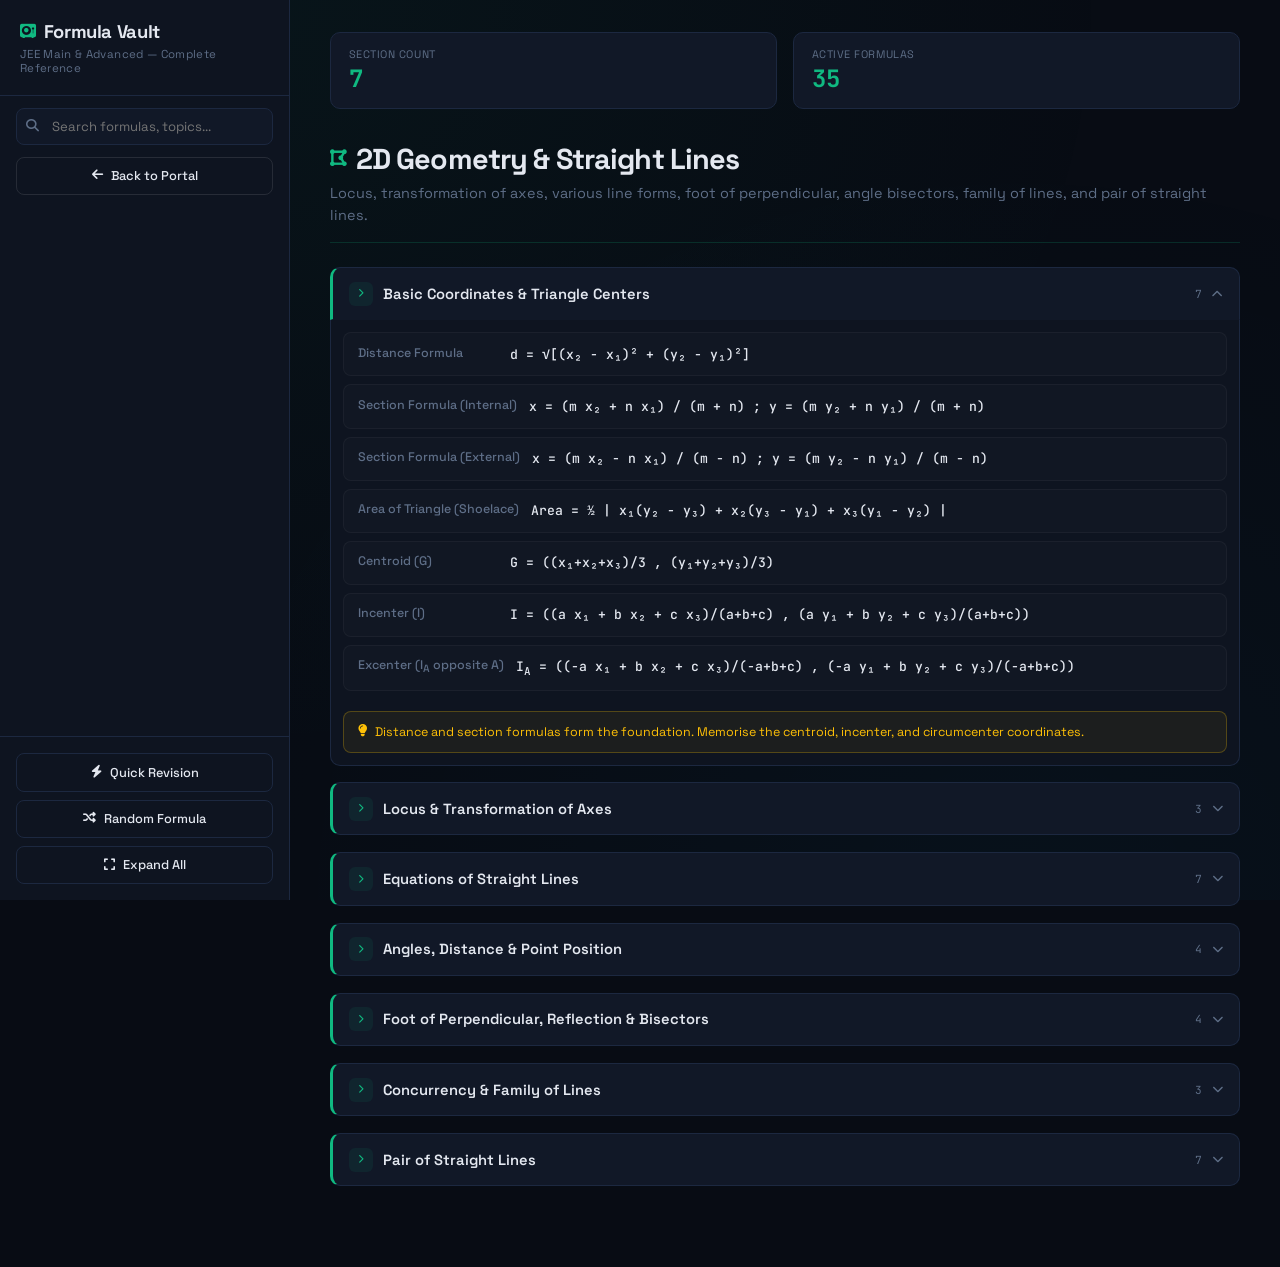
==== chapters/2d-geometry.html @ 1f0b3012 "Update print statement from 'Hello' to 'Goodbye'" ====
<!DOCTYPE html>
<html lang="en">
<head>
<meta charset="UTF-8">
<meta name="viewport" content="width=device-width, initial-scale=1.0">
<title>JEE Formula Vault — 2D Geometry</title>
<link href="https://fonts.googleapis.com/css2?family=Space+Grotesk:wght@300;400;500;600;700;800&family=JetBrains+Mono:wght@400;500;600&display=swap" rel="stylesheet">
<link rel="stylesheet" href="https://cdnjs.cloudflare.com/ajax/libs/font-awesome/6.5.0/css/all.min.css">
<style>
:root {
  --bg: #080c14;
  --bg2: #0e1420;
  --card: #111827;
  --card2: #161f30;
  --border: #1c2840;
  --fg: #e4e8f0;
  --muted: #5e6e87;
  --accent: #10b981; /* Emerald Theme */
  --accent-glow: rgba(16, 185, 129, 0.05);
  --accent-glow-active: rgba(16, 185, 129, 0.1);
  --accent-mark: rgba(16, 185, 129, 0.25);
  --radius: 10px;
  --tip-bg: rgba(255, 193, 7, 0.06);
  --tip-border: rgba(255, 193, 7, 0.25);
  --tip-text: #ffc107;
}

* { margin: 0; padding: 0; box-sizing: border-box; }

body {
  font-family: 'Space Grotesk', sans-serif;
  background: var(--bg);
  color: var(--fg);
  min-height: 100vh;
  overflow-x: hidden;
}

body::before {
  content: '';
  position: fixed;
  inset: 0;
  background: radial-gradient(ellipse at 20% 0%, var(--accent-glow), transparent 60%),
              radial-gradient(ellipse at 80% 100%, rgba(0, 196, 255, 0.03), transparent 60%);
  pointer-events: none;
  z-index: 0;
}

::-webkit-scrollbar { width: 6px; }
::-webkit-scrollbar-track { background: var(--bg2); }
::-webkit-scrollbar-thumb { background: var(--border); border-radius: 3px; }
::-webkit-scrollbar-thumb:hover { background: #2a3a5c; }

#sidebar {
  position: fixed;
  left: 0;
  top: 0;
  bottom: 0;
  width: 290px;
  background: var(--bg2);
  border-right: 1px solid var(--border);
  z-index: 100;
  display: flex;
  flex-direction: column;
  transition: transform .3s ease;
}

.sidebar-head {
  padding: 1.25rem;
  border-bottom: 1px solid var(--border);
}

.sidebar-head h2 {
  font-size: 1.15rem;
  font-weight: 700;
  letter-spacing: -.02em;
  display: flex;
  align-items: center;
  gap: .5rem;
}

.sidebar-head h2 i {
  color: var(--accent);
  font-size: .9rem;
}

.sidebar-head .sub {
  font-size: .72rem;
  color: var(--muted);
  margin-top: .25rem;
  letter-spacing: .03em;
}

.search-box {
  padding: .75rem 1rem;
  position: relative;
}

.search-box i {
  position: absolute;
  left: 1.65rem;
  top: 50%;
  transform: translateY(-50%);
  color: var(--muted);
  font-size: .8rem;
}

.search-box input {
  width: 100%;
  padding: .55rem .75rem .55rem 2.2rem;
  background: var(--card);
  border: 1px solid var(--border);
  border-radius: 8px;
  color: var(--fg);
  font-family: inherit;
  font-size: .82rem;
  outline: none;
  transition: border-color .2s;
}

.search-box input:focus { border-color: var(--accent); }

.sidebar-actions {
  padding: 1rem;
  border-top: 1px solid var(--border);
  display: flex;
  flex-direction: column;
  gap: .5rem;
  margin-top: auto;
}

.action-btn {
  display: flex;
  align-items: center;
  justify-content: center;
  gap: .5rem;
  padding: .6rem;
  border-radius: 8px;
  border: 1px solid var(--border);
  background: transparent;
  color: var(--fg);
  font-family: inherit;
  font-size: .8rem;
  font-weight: 500;
  cursor: pointer;
  transition: all .2s;
  text-decoration: none;
}

.action-btn:hover {
  border-color: var(--accent);
  color: var(--accent);
  background: var(--accent-glow);
}

.action-btn.active {
  background: var(--accent-glow-active);
  border-color: var(--accent);
  color: var(--accent);
}

#menuBtn {
  display: none;
  position: fixed;
  top: 1rem;
  left: 1rem;
  z-index: 200;
  width: 40px;
  height: 40px;
  border-radius: 8px;
  background: var(--card);
  border: 1px solid var(--border);
  color: var(--fg);
  font-size: 1rem;
  cursor: pointer;
  align-items: center;
  justify-content: center;
}

#overlay {
  display: none;
  position: fixed;
  inset: 0;
  background: rgba(0,0,0,.5);
  z-index: 90;
}

#main {
  margin-left: 290px;
  padding: 2rem 2.5rem 4rem;
  position: relative;
  z-index: 1;
  min-height: 100vh;
}

.hero {
  display: flex;
  gap: 1rem;
  margin-bottom: 2rem;
  flex-wrap: wrap;
}

.stat-card {
  background: var(--card);
  border: 1px solid var(--border);
  border-radius: var(--radius);
  padding: .85rem 1.1rem;
  flex: 1;
  min-width: 130px;
  transition: border-color .2s, transform .2s;
}

.stat-card:hover {
  border-color: rgba(255, 255, 255, .15);
  transform: translateY(-2px);
}

.stat-card .sc-label {
  font-size: .68rem;
  color: var(--muted);
  text-transform: uppercase;
  letter-spacing: .05em;
}

.stat-card .sc-val {
  font-size: 1.5rem;
  font-weight: 700;
  font-family: 'JetBrains Mono', monospace;
  margin-top: .15rem;
}

.subject-header {
  margin-bottom: 1.5rem;
  padding-bottom: 1rem;
  border-bottom: 1px solid var(--border);
}

.subject-header h1 {
  font-size: 1.8rem;
  font-weight: 800;
  letter-spacing: -.03em;
  display: flex;
  align-items: center;
  gap: .6rem;
}

.subject-header h1 i { font-size: 1.2rem; }

.subject-header p {
  color: var(--muted);
  font-size: .9rem;
  margin-top: .4rem;
  line-height: 1.5;
}

.section { margin-bottom: 1rem; }

.section-header {
  display: flex;
  align-items: center;
  gap: .6rem;
  padding: .85rem 1rem;
  background: var(--card);
  border: 1px solid var(--border);
  border-radius: var(--radius);
  cursor: pointer;
  transition: all .2s;
  user-select: none;
}

.section-header:hover {
  border-color: rgba(255, 255, 255, .15);
  background: var(--card2);
}

.section-header.open {
  border-radius: var(--radius) var(--radius) 0 0;
  border-bottom-color: transparent;
}

.section-header .sh-icon {
  width: 24px;
  height: 24px;
  display: flex;
  align-items: center;
  justify-content: center;
  border-radius: 6px;
  font-size: .7rem;
  flex-shrink: 0;
}

.section-header .sh-title {
  font-size: .92rem;
  font-weight: 600;
  flex: 1;
}

.section-header .sh-count {
  font-size: .7rem;
  color: var(--muted);
  font-family: 'JetBrains Mono', monospace;
}

.section-header .sh-arrow {
  color: var(--muted);
  font-size: .7rem;
  transition: transform .25s;
}

.section-header.open .sh-arrow { transform: rotate(180deg); }

.section-body {
  overflow: hidden;
  max-height: 0;
  transition: max-height .35s ease, border-color .2s;
  border: 1px solid transparent;
  border-top: none;
  border-radius: 0 0 var(--radius) var(--radius);
}

.section-body.open {
  max-height: 8000px;
  border-color: var(--border);
  background: var(--bg2);
}

.formula-grid {
  padding: .75rem;
  display: grid;
  grid-template-columns: 1fr;
  gap: .5rem;
}

.formula-card {
  display: flex;
  align-items: flex-start;
  gap: .75rem;
  padding: .7rem 0.85rem;
  background: rgba(255, 255, 255, .015);
  border: 1px solid rgba(255, 255, 255, .04);
  border-radius: 8px;
  cursor: pointer;
  transition: all .2s;
  position: relative;
}

.formula-card:hover {
  background: rgba(255, 255, 255, .035);
  border-color: rgba(255, 255, 255, .08);
}

.formula-card:active { transform: scale(.995); }

.formula-card .fc-name {
  font-size: .78rem;
  color: var(--muted);
  min-width: 140px;
  flex-shrink: 0;
  font-weight: 500;
  line-height: 1.4;
}

.formula-card .fc-formula {
  font-family: 'JetBrains Mono', monospace;
  font-size: .82rem;
  font-weight: 500;
  color: var(--fg);
  line-height: 1.5;
  word-break: break-word;
}

.formula-card .fc-copy {
  position: absolute;
  top: .5rem;
  right: .5rem;
  opacity: 0;
  font-size: .65rem;
  color: var(--muted);
  transition: opacity .15s;
}

.formula-card .fc-star {
  position: absolute;
  top: .5rem;
  right: 1.8rem;
  opacity: 0;
  font-size: .75rem;
  color: #ffb81c;
  transition: opacity 0.15s, transform 0.1s;
}

.formula-card:hover .fc-copy, .formula-card:hover .fc-star { opacity: 1; }
.formula-card .fc-star.active { opacity: 1 !important; }
.formula-card .fc-star:active { transform: scale(1.2); }

.jee-tip {
  margin: .5rem .75rem .75rem;
  padding: .65rem .85rem;
  background: var(--tip-bg);
  border: 1px solid var(--tip-border);
  border-radius: 8px;
  font-size: .78rem;
  color: var(--tip-text);
  line-height: 1.55;
  display: flex;
  gap: .5rem;
  align-items: flex-start;
}

.jee-tip i { margin-top: 2px; flex-shrink: 0; }

.master-sheet { margin-top: 2rem; display: none; }
.master-sheet.show-master { display: block !important; }

.master-sheet h2 {
  font-size: 1.15rem;
  font-weight: 700;
  margin-bottom: 1rem;
  display: flex;
  align-items: center;
  gap: .5rem;
}

.master-sheet h2 i { color: var(--accent); }

.master-grid {
  display: grid;
  grid-template-columns: repeat(auto-fill, minmax(320px, 1fr));
  gap: .5rem;
}

.master-card {
  display: flex;
  gap: .6rem;
  padding: .65rem .8rem;
  background: var(--card);
  border: 1px solid var(--border);
  border-radius: 8px;
  cursor: pointer;
  transition: all .2s;
}

.master-card:hover {
  border-color: rgba(16, 185, 129, .3);
  transform: translateY(-1px);
}

.master-card .mc-concept {
  font-size: .72rem;
  color: var(--muted);
  min-width: 110px;
  flex-shrink: 0;
  font-weight: 500;
}

.master-card .mc-formula {
  font-family: 'JetBrains Mono', monospace;
  font-size: .78rem;
  line-height: 1.5;
}

mark {
  background: var(--accent-mark);
  color: var(--fg);
  border-radius: 2px;
  padding: 0 2px;
}

#toast {
  position: fixed;
  bottom: 2rem;
  right: 2rem;
  padding: .65rem 1.1rem;
  background: var(--card2);
  border: 1px solid var(--accent);
  border-radius: 8px;
  font-size: .8rem;
  color: var(--accent);
  z-index: 500;
  opacity: 0;
  transform: translateY(10px);
  transition: all .25s;
  pointer-events: none;
  display: flex;
  align-items: center;
  gap: .5rem;
}

#toast.show { opacity: 1; transform: translateY(0); }

.modal-overlay {
  position: fixed;
  inset: 0;
  background: rgba(0,0,0,.7);
  z-index: 300;
  display: flex;
  align-items: center;
  justify-content: center;
  opacity: 0;
  pointer-events: none;
  transition: opacity .25s;
}

.modal-overlay.show { opacity: 1; pointer-events: auto; }

.modal {
  background: var(--card);
  border: 1px solid var(--border);
  border-radius: 16px;
  padding: 2rem;
  max-width: 500px;
  width: 90%;
  text-align: center;
  transform: scale(.9);
  transition: transform .25s;
}

.modal-overlay.show .modal { transform: scale(1); }

.modal .modal-subject {
  font-size: .72rem;
  text-transform: uppercase;
  letter-spacing: .06em;
  margin-bottom: .5rem;
}

.modal .modal-name {
  font-size: 1.1rem;
  font-weight: 600;
  margin-bottom: 1.25rem;
  min-height: 1.5rem;
}

.modal .modal-formula {
  font-family: 'JetBrains Mono', monospace;
  font-size: 1.3rem;
  font-weight: 600;
  padding: 1.25rem;
  background: var(--bg);
  border: 1px solid var(--border);
  border-radius: 10px;
  margin-bottom: 1rem;
  min-height: 60px;
  display: flex;
  align-items: center;
  justify-content: center;
  cursor: pointer;
  transition: all .2s;
}

.modal .modal-formula:hover { border-color: var(--accent); }

.modal .modal-formula.hidden-f { filter: blur(8px); user-select: none; }

.modal .modal-btns { display: flex; gap: .75rem; justify-content: center; }

.modal .modal-btns button {
  padding: .55rem 1.25rem;
  border-radius: 8px;
  border: 1px solid var(--border);
  background: transparent;
  color: var(--fg);
  font-family: inherit;
  font-size: .82rem;
  font-weight: 500;
  cursor: pointer;
  transition: all .2s;
}

.modal .modal-btns button:hover { border-color: var(--accent); color: var(--accent); }

.modal .modal-btns button.primary { background: var(--accent); color: #080c14; border-color: var(--accent); font-weight: 600; }

.modal .modal-btns button.primary:hover { opacity: .85; }

#backTop {
  position: fixed;
  bottom: 2rem;
  left: 310px;
  width: 38px;
  height: 38px;
  border-radius: 50%;
  background: var(--card);
  border: 1px solid var(--border);
  color: var(--muted);
  display: flex;
  align-items: center;
  justify-content: center;
  cursor: pointer;
  z-index: 50;
  opacity: 0;
  transition: all .25s;
  font-size: .85rem;
}

#backTop.show { opacity: 1; }
#backTop:hover { color: var(--accent); border-color: var(--accent); }

@media(max-width:860px){
  #sidebar { transform: translateX(-100%); }
  #sidebar.open { transform: translateX(0); }
  #menuBtn { display: flex; }
  #main { margin-left: 0; padding: 1.25rem 1rem 3rem; padding-top: 3.5rem; }
  #backTop { left: 1rem; bottom: 1rem; }
  .hero { gap: .5rem; }
  .stat-card { min-width: 100px; padding: .6rem .8rem; }
  .stat-card .sc-val { font-size: 1.2rem; }
  .formula-card { flex-direction: column; gap: .35rem; }
  .formula-card .fc-name { min-width: unset; }
  .master-grid { grid-template-columns: 1fr; }
}
</style>
</head>
<body>

<button id="menuBtn" aria-label="Open menu"><i class="fa-solid fa-bars"></i></button>
<div id="overlay"></div>

<aside id="sidebar">
  <div class="sidebar-head">
    <h2><i class="fa-solid fa-vault"></i> Formula Vault</h2>
    <div class="sub">JEE Main & Advanced — Complete Reference</div>
  </div>
  <div class="search-box">
    <i class="fa-solid fa-magnifying-glass"></i>
    <input type="text" id="searchInput" placeholder="Search formulas, topics..." aria-label="Search formulas">
  </div>
  <div style="padding: 0 1rem 0.5rem 1rem;">
     <a href="../index.html" class="action-btn" style="width: 100%; border-color: rgba(255,255,255,0.1);"><i class="fa-solid fa-arrow-left"></i> Back to Portal</a>
  </div>
  <div class="sidebar-actions">
    <button class="action-btn" id="qrBtn"><i class="fa-solid fa-bolt"></i> Quick Revision</button>
    <button class="action-btn" id="randomBtn"><i class="fa-solid fa-shuffle"></i> Random Formula</button>
    <button class="action-btn" id="expandBtn"><i class="fa-solid fa-expand"></i> Expand All</button>
  </div>
</aside>

<main id="main"></main>

<div id="toast"><i class="fa-solid fa-check"></i> <span id="toastMsg">Copied!</span></div>

<div class="modal-overlay" id="modal">
  <div class="modal">
    <div class="modal-subject" id="modalSubject"></div>
    <div class="modal-name" id="modalName"></div>
    <div class="modal-formula hidden-f" id="modalFormula">—</div>
    <div class="modal-btns">
      <button id="modalReveal">Reveal</button>
      <button id="modalNext" class="primary">Next</button>
    </div>
  </div>
</div>
<button id="backTop" aria-label="Back to top"><i class="fa-solid fa-arrow-up"></i></button>

<script>
const FORMULA_DATA = {
  id: '2d-geometry',
  ti: '2D Geometry & Straight Lines',
  ic: 'fa-solid fa-draw-polygon',
  c: '#10b981',
  d: 'Locus, transformation of axes, various line forms, foot of perpendicular, angle bisectors, family of lines, and pair of straight lines.',
  sections: [
    {
      s: 'Basic Coordinates & Triangle Centers',
      t: 'Distance and section formulas form the foundation. Memorise the centroid, incenter, and circumcenter coordinates.',
      i: [
        { n: 'Distance Formula', f: 'd = √[(x₂ - x₁)² + (y₂ - y₁)²]', qr: true },
        { n: 'Section Formula (Internal)', f: 'x = (m x₂ + n x₁) / (m + n)  ;  y = (m y₂ + n y₁) / (m + n)' },
        { n: 'Section Formula (External)', f: 'x = (m x₂ - n x₁) / (m - n)  ;  y = (m y₂ - n y₁) / (m - n)' },
        { n: 'Area of Triangle (Shoelace)', f: 'Area = ½ | x₁(y₂ - y₃) + x₂(y₃ - y₁) + x₃(y₁ - y₂) |', qr: true },
        { n: 'Centroid (G)', f: 'G = ((x₁+x₂+x₃)/3 , (y₁+y₂+y₃)/3)', qr: true },
        { n: 'Incenter (I)', f: 'I = ((a x₁ + b x₂ + c x₃)/(a+b+c) , (a y₁ + b y₂ + c y₃)/(a+b+c))', qr: true },
        { n: 'Excenter (I_A opposite A)', f: 'I_A = ((-a x₁ + b x₂ + c x₃)/(-a+b+c) , (-a y₁ + b y₂ + c y₃)/(-a+b+c))' }
      ]
    },
    {
      s: 'Locus & Transformation of Axes',
      t: 'To find locus: assume moving point (h, k), apply given geometric conditions, then replace (h, k) with (x, y).',
      i: [
        { n: 'Shift of Origin (Translation)', f: 'x = X + h  ;  y = Y + k  (where origin shifted to (h,k))', qr: true },
        { n: 'Rotation of Axes', f: 'X = x cos θ + y sin θ  ;  Y = -x sin θ + y cos θ', qr: true },
        { n: 'Rotation Transformation Matrix', f: 'x = X cos θ - Y sin θ  ;  y = X sin θ + Y cos θ' }
      ]
    },
    {
      s: 'Equations of Straight Lines',
      t: 'Slope m = tan θ. Two non-vertical lines are parallel if m₁ = m₂, and perpendicular if m₁ · m₂ = -1.',
      i: [
        { n: 'Slope of Line', f: 'm = tan θ = (y₂ - y₁) / (x₂ - x₁)' },
        { n: 'Slope-Intercept Form', f: 'y = m x + c', qr: true },
        { n: 'Point-Slope Form', f: 'y - y₁ = m (x - x₁)' },
        { n: 'Two-Point Form', f: 'y - y₁ = [(y₂ - y₁) / (x₂ - x₁)] · (x - x₁)' },
        { n: 'Intercept Form', f: 'x/a + y/b = 1  (a = x-intercept, b = y-intercept)', qr: true },
        { n: 'Normal / Perpendicular Form', f: 'x cos α + y sin α = p  (p = perp distance from origin)', qr: true },
        { n: 'Parametric / Symmetric Form', f: '(x - x₁) / cos θ = (y - y₁) / sin θ = r  (r = distance from point)', qr: true }
      ]
    },
    {
      s: 'Angles, Distance & Point Position',
      t: 'The sign of (a x₁ + b y₁ + c) determines which side of the line a point lies relative to origin.',
      i: [
        { n: 'Angle Between Two Lines', f: 'tan θ = | (m₁ - m₂) / (1 + m₁ m₂) |', qr: true },
        { n: 'Perpendicular Distance', f: 'd = |a x₁ + b y₁ + c| / √(a² + b²)', qr: true },
        { n: 'Distance Between Parallel Lines', f: 'd = |c₁ - c₂| / √(a² + b²)', qr: true },
        { n: 'Position of Two Points', f: 'Points on same side if (a x₁ + b y₁ + c)(a x₂ + b y₂ + c) > 0' }
      ]
    },
    {
      s: 'Foot of Perpendicular, Reflection & Bisectors',
      t: 'Image formula differs from foot of perpendicular only by a factor of 2 in the multiplier.',
      i: [
        { n: 'Foot of Perpendicular (h, k)', f: '(h - x₁)/a = (k - y₁)/b = -(a x₁ + b y₁ + c)/(a² + b²)', qr: true },
        { n: 'Image / Reflection (h, k)', f: '(h - x₁)/a = (k - y₁)/b = -2(a x₁ + b y₁ + c)/(a² + b²)', qr: true },
        { n: 'Angle Bisector Equations', f: '(a₁ x + b₁ y + c₁) / √(a₁² + b₁²) = +- (a₂ x + b₂ y + c₂) / √(a₂² + b₂²)', qr: true },
        { n: 'Acute / Obtuse Bisector Test', f: 'Make c₁, c₂ positive. If a₁ a₂ + b₁ b₂ > 0, then (+) gives Obtuse bisector' }
      ]
    },
    {
      s: 'Concurrency & Family of Lines',
      t: 'Three lines are concurrent if the determinant formed by their coefficients equals zero.',
      i: [
        { n: 'Condition for Concurrency', f: '| a₁ b₁ c₁ ; a₂ b₂ c₂ ; a₃ b₃ c₃ | = 0', qr: true },
        { n: 'Family of Straight Lines', f: 'L₁ + λ L₂ = 0  (represents all lines passing through L₁ ∩ L₂)', qr: true },
        { n: 'Fixed Point of Family', f: 'Express line as A(x - x₀) + B(y - y₀) = 0 -> passes through (x₀, y₀)' }
      ]
    },
    {
      s: 'Pair of Straight Lines',
      t: 'Homogeneous 2nd degree equation represents lines passing through the origin.',
      i: [
        { n: 'Homogeneous Pair Equation', f: 'a x² + 2h xy + b y² = 0', qr: true },
        { n: 'Angle Between Pair', f: 'tan θ = 2 √(h² - a b) / |a + b|', qr: true },
        { n: 'Perpendicular Lines Condition', f: 'a + b = 0  (coefficient of x² + coefficient of y² = 0)', qr: true },
        { n: 'Coincident Lines Condition', f: 'h² = a b' },
        { n: 'General 2nd Degree Pair Eq.', f: 'a x² + 2h xy + b y² + 2g x + 2f y + c = 0' },
        { n: 'Condition for Pair of Lines', f: 'Δ = a b c + 2fgh - a f² - b g² - c h² = 0', qr: true },
        { n: 'Point of Intersection of Pair', f: 'x = (b g - f h)/(h² - a b)  ;  y = (a f - g h)/(h² - a b)' }
      ]
    }
  ]
};

let searchQuery = '', quickRevision = false, expandedSections = new Set(), allExpanded = false;

function esc(s) { return String(s).replace(/</g, '&lt;').replace(/>/g, '&gt;'); }

function formatMathText(text) {
  const tokens = []; let index = 0;
  const protectedText = text.replace(/<(\/?)(mark|sub|sup)>/g, (m, slash, tag) => {
    const token = `__TAG${index++}__`;
    tokens.push(`<${slash}${tag}>`);
    return token;
  });
  const escaped = protectedText.replace(/</g, '&lt;').replace(/>/g, '&gt;');
  const rendered = escaped
    .replace(/([A-Za-zα-ωΑ-Ω0-9\)\]])_\{([^}]+)\}/g, '$1<sub>$2</sub>')
    .replace(/([A-Za-zα-ωΑ-Ω0-9\)\]])_([A-Za-z0-9]+)/g, '$1<sub>$2</sub>')
    .replace(/\^\(([^)]+)\)/g, '<sup>( $1 )</sup>')
    .replace(/\^\{([^}]+)\}/g, '<sup>$1</sup>')
    .replace(/\^([A-Za-z0-9]+)/g, '<sup>$1</sup>');
  return rendered.replace(/__TAG(\d+)__/g, (_, i) => tokens[Number(i)]);
}

function highlight(text, q) {
  const safeText = esc(text);
  if (!q) return formatMathText(safeText);
  const e = q.replace(/[.*+?^${}()|[\]\\]/g, '\\$&');
  return formatMathText(safeText.replace(new RegExp(`(${e})`, 'gi'), '<mark>$1</mark>'));
}

function showToast(msg) {
  const t = document.getElementById('toast');
  document.getElementById('toastMsg').textContent = msg;
  t.classList.add('show'); clearTimeout(t._timer);
  t._timer = setTimeout(() => t.classList.remove('show'), 1800);
}

function copyText(text) {
  navigator.clipboard.writeText(text).then(() => showToast('Formula copied!')).catch(() => {});
}

function toggleStar(event, name, formula) {
  event.stopPropagation();
  let starred = JSON.parse(localStorage.getItem('starredFormulas')) || [];
  const idx = starred.findIndex(item => item.formula === formula);
  
  if (idx > -1) {
    starred.splice(idx, 1);
    showToast('Removed from Cheat Sheet');
    event.currentTarget.classList.remove('active');
    event.currentTarget.innerHTML = '<i class="fa-regular fa-star"></i>';
  } else {
    starred.push({ subject: FORMULA_DATA.ti, name: name, formula: formula });
    showToast('Saved to Starred Cheat Sheet!');
    event.currentTarget.classList.add('active');
    event.currentTarget.innerHTML = '<i class="fa-solid fa-star"></i>';
  }
  localStorage.setItem('starredFormulas', JSON.stringify(starred));
}

function isStarred(formula) {
  const starred = JSON.parse(localStorage.getItem('starredFormulas')) || [];
  return starred.some(item => item.formula === formula);
}

function renderContent() {
  const main = document.getElementById('main');
  const q = searchQuery.toLowerCase().trim();
  
  let sectionHtml = '';
  let totalF = 0;
  let activeSections = 0;

  FORMULA_DATA.sections.forEach((sec, si) => {
    const itemsFiltered = sec.i.filter(item => {
      if (item.qrOnly) return false;
      return !q || item.n.toLowerCase().includes(q) || item.f.toLowerCase().includes(q);
    });

    if (itemsFiltered.length > 0) {
      activeSections++;
      totalF += itemsFiltered.length;
      const key = `${FORMULA_DATA.id}-${si}`;
      const isOpen = expandedSections.has(key) || q;

      sectionHtml += `
        <div class="section">
          <div class="section-header ${isOpen ? 'open' : ''}" data-key="${key}" style="border-left: 3px solid ${FORMULA_DATA.c}">
            <div class="sh-icon" style="background:${FORMULA_DATA.c}15; color:${FORMULA_DATA.c}">
              <i class="fa-solid fa-chevron-right" style="font-size:.55rem"></i>
            </div>
            <span class="sh-title">${highlight(sec.s, searchQuery)}</span>
            <span class="sh-count">${itemsFiltered.length}</span>
            <i class="fa-solid fa-chevron-down sh-arrow"></i>
          </div>
          <div class="section-body ${isOpen ? 'open' : ''}">
            <div class="formula-grid">`;
      
      itemsFiltered.forEach(item => {
        const starClass = isStarred(item.f) ? 'active' : '';
        const starIcon = isStarred(item.f) ? 'fa-solid fa-star' : 'fa-regular fa-star';
        
        sectionHtml += `
          <div class="formula-card" data-formula="${esc(item.f)}" onclick="copyText(this.dataset.formula)">
            <span class="fc-copy"><i class="fa-regular fa-copy"></i></span>
            <span class="fc-star ${starClass}" onclick="toggleStar(event, '${esc(item.n)}', '${esc(item.f)}')">
              <i class="${starIcon}"></i>
            </span>
            <span class="fc-name">${highlight(item.n, searchQuery)}</span>
            <span class="fc-formula">${highlight(item.f, searchQuery)}</span>
          </div>`;
      });

      sectionHtml += `</div>`;
      if (sec.t && !q) {
        sectionHtml += `<div class="jee-tip"><i class="fa-solid fa-lightbulb"></i><span>${sec.t}</span></div>`;
      }
      sectionHtml += `</div></div>`;
    }
  });

  const revisionItems = [];
  FORMULA_DATA.sections.forEach(sec => {
    sec.i.forEach(item => {
      if (item.qr || item.qrOnly) {
        revisionItems.push(item);
      }
    });
  });

  let revisionHtml = `
    <div class="master-sheet ${quickRevision && !q ? 'show-master' : ''}">
      <h2><i class="fa-solid fa-bolt"></i> Master Formula Sheet — ${FORMULA_DATA.ti}</h2>
      <div class="master-grid">`;
  
  revisionItems.forEach(m => {
    revisionHtml += `
      <div class="master-card" data-formula="${esc(m.f)}" onclick="copyText(this.dataset.formula)">
        <span class="mc-concept">${highlight(m.n, searchQuery)}</span>
        <span class="mc-formula">${highlight(m.f, searchQuery)}</span>
      </div>`;
  });
  revisionHtml += `</div></div>`;

  let combinedLayout = `
    <div class="hero">
      <div class="stat-card">
        <div class="sc-label">Section Count</div>
        <div class="sc-val" style="color:var(--accent)">${FORMULA_DATA.sections.length}</div>
      </div>
      <div class="stat-card">
        <div class="sc-label">Active Formulas</div>
        <div class="sc-val" style="color:var(--accent)">${totalF}</div>
      </div>
    </div>
    <div class="subject-header" style="border-bottom-color:${FORMULA_DATA.c}30">
      <h1><i class="${FORMULA_DATA.ic}" style="color:${FORMULA_DATA.c}"></i> ${FORMULA_DATA.ti}</h1>
      <p>${FORMULA_DATA.d}</p>
    </div>
  `;

  if (quickRevision && !q) {
    combinedLayout += revisionHtml;
  } else {
    combinedLayout += sectionHtml + revisionHtml;
  }

  main.innerHTML = combinedLayout;
}

const urlParams = new URLSearchParams(window.location.search);
if (urlParams.get('mode') === 'quick') {
  quickRevision = true;
  document.getElementById('qrBtn').classList.add('active');
}

document.getElementById('searchInput').addEventListener('input', e => {
  searchQuery = e.target.value;
  renderContent();
});

document.getElementById('main').addEventListener('click', e => {
  const header = e.target.closest('.section-header');
  if (!header) return;
  const key = header.dataset.key;
  if (expandedSections.has(key)) expandedSections.delete(key); else expandedSections.add(key);
  header.classList.toggle('open');
  header.nextElementSibling.classList.toggle('open');
});

document.getElementById('qrBtn').addEventListener('click', () => {
  quickRevision = !quickRevision;
  document.getElementById('qrBtn').classList.toggle('active', quickRevision);
  renderContent();
  showToast(quickRevision ? 'Quick Revision mode on' : 'Full view restored');
});

document.getElementById('expandBtn').addEventListener('click', () => {
  allExpanded = !allExpanded;
  if (allExpanded) {
    FORMULA_DATA.sections.forEach((sec, si) => expandedSections.add(`${FORMULA_DATA.id}-${si}`));
    document.getElementById('expandBtn').innerHTML = '<i class="fa-solid fa-compress"></i> Collapse All';
  } else {
    expandedSections.clear();
    document.getElementById('expandBtn').innerHTML = '<i class="fa-solid fa-expand"></i> Expand All';
  }
  renderContent();
});

document.getElementById('menuBtn').addEventListener('click', () => {
  document.getElementById('sidebar').classList.add('open');
  document.getElementById('overlay').style.display = 'block';
});
document.getElementById('overlay').addEventListener('click', () => {
  document.getElementById('sidebar').classList.remove('open');
  document.getElementById('overlay').style.display = 'none';
});

const backTop = document.getElementById('backTop');
window.addEventListener('scroll', () => { backTop.classList.toggle('show', window.scrollY > 400); });
backTop.addEventListener('click', () => window.scrollTo({ top: 0, behavior: 'smooth' }));

const modal = document.getElementById('modal');
const modalSubject = document.getElementById('modalSubject');
const modalName = document.getElementById('modalName');
const modalFormula = document.getElementById('modalFormula');
let modalRevealed = false;

function showRandomFormula() {
  const allSubFormulas = [];
  FORMULA_DATA.sections.forEach(sec => sec.i.forEach(item => allSubFormulas.push(item)));
  
  const f = allSubFormulas[Math.floor(Math.random() * allSubFormulas.length)];
  modalSubject.textContent = FORMULA_DATA.ti;
  modalSubject.style.color = FORMULA_DATA.c;
  modalName.textContent = f.n;
  modalFormula.textContent = f.f;
  modalFormula.classList.add('hidden-f');
  modalRevealed = false;
  document.getElementById('modalReveal').textContent = 'Reveal';
  modal.classList.add('show');
}

document.getElementById('randomBtn').addEventListener('click', showRandomFormula);
document.getElementById('modalReveal').addEventListener('click', () => {
  if (!modalRevealed) {
    modalFormula.classList.remove('hidden-f');
    modalRevealed = true;
    document.getElementById('modalReveal').textContent = 'Copy';
  } else {
    copyText(modalFormula.textContent);
  }
});
document.getElementById('modalNext').addEventListener('click', showRandomFormula);
modal.addEventListener('click', e => { if (e.target === modal) modal.classList.remove('show'); });

expandedSections.add(`${FORMULA_DATA.id}-0`);
renderContent();
</script>
</body>
</html>
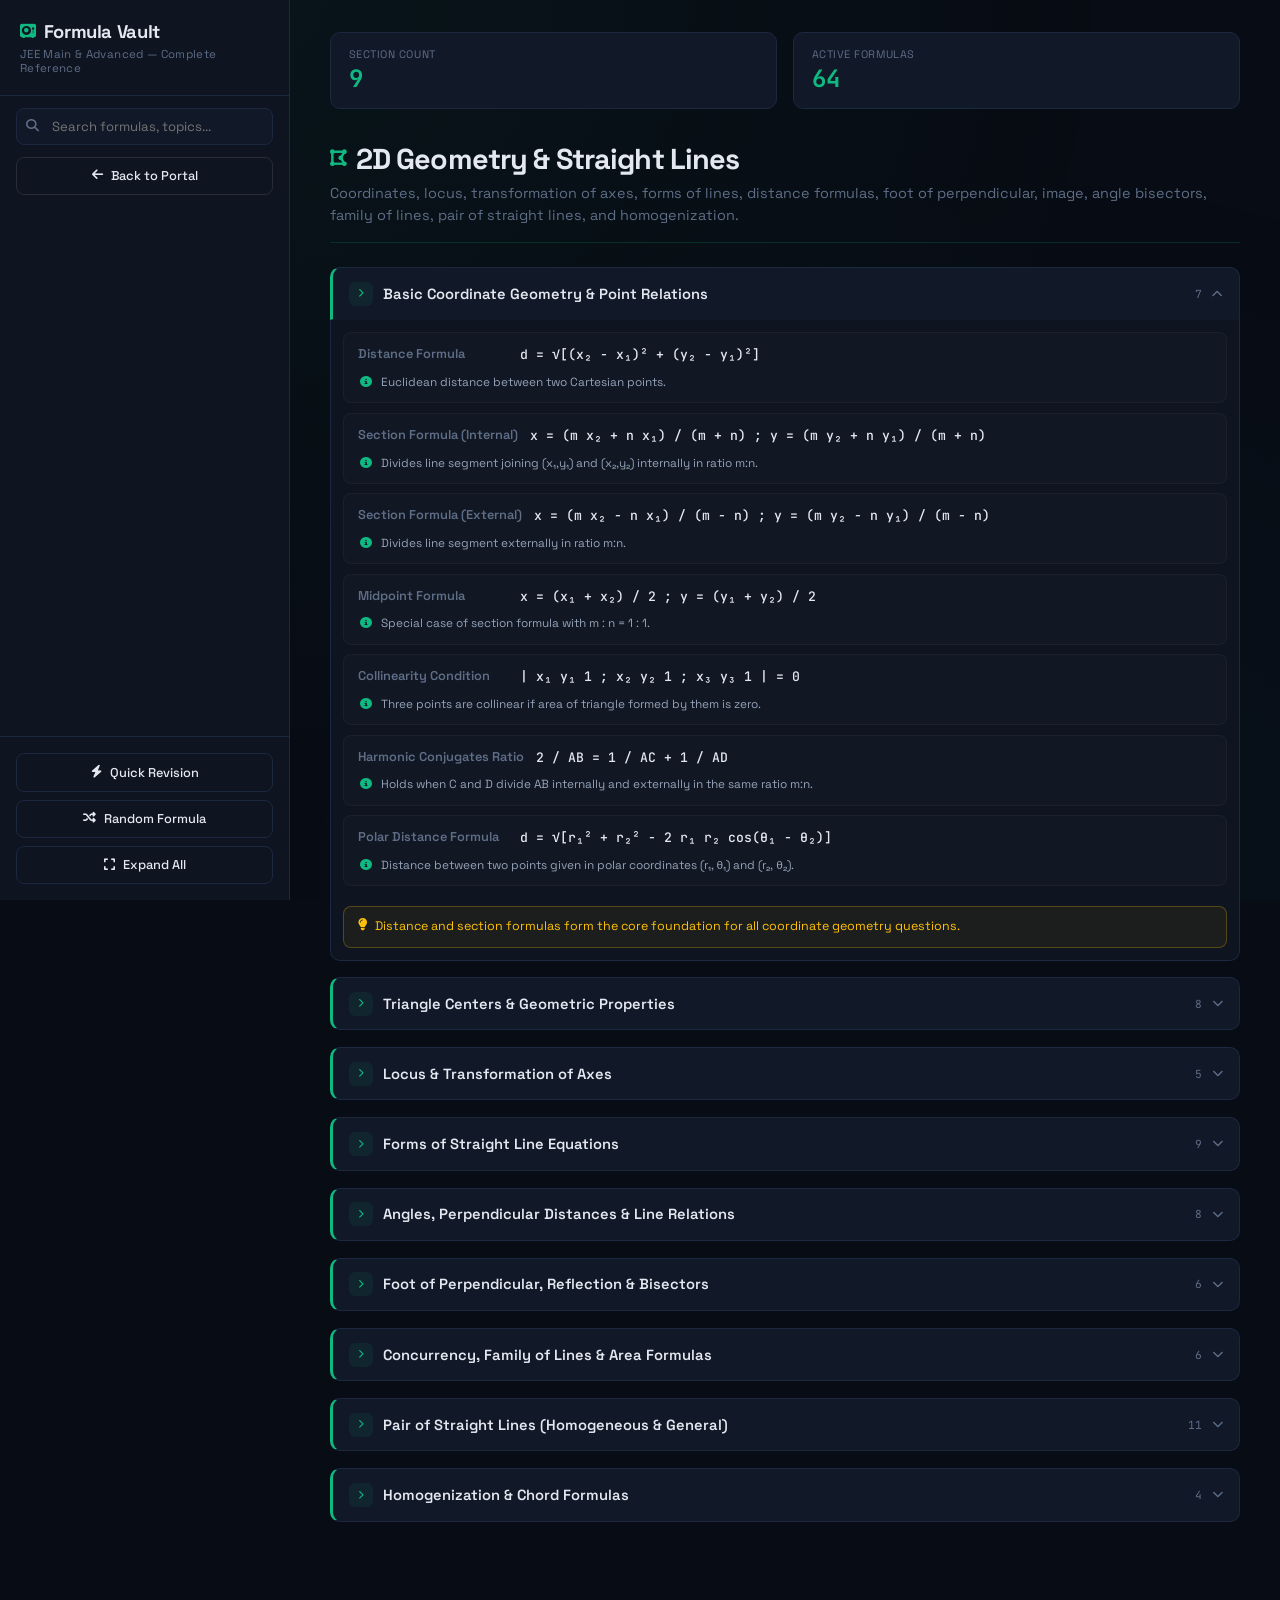
==== commit 52bcb874: "Enhance 2D Geometry HTML structure and styles Updated section titles and descriptions for clarity. A" ====
--- a/chapters/2d-geometry.html
+++ b/chapters/2d-geometry.html
@@ -3,7 +3,7 @@
 <head>
 <meta charset="UTF-8">
 <meta name="viewport" content="width=device-width, initial-scale=1.0">
-<title>JEE Formula Vault — 2D Geometry</title>
+<title>JEE Formula Vault — 2D Geometry & Straight Lines</title>
 <link href="https://fonts.googleapis.com/css2?family=Space+Grotesk:wght@300;400;500;600;700;800&family=JetBrains+Mono:wght@400;500;600&display=swap" rel="stylesheet">
 <link rel="stylesheet" href="https://cdnjs.cloudflare.com/ajax/libs/font-awesome/6.5.0/css/all.min.css">
 <style>
@@ -318,7 +318,7 @@
 }
 
 .section-body.open {
-  max-height: 8000px;
+  max-height: 12000px;
   border-color: var(--border);
   background: var(--bg2);
 }
@@ -327,14 +327,14 @@
   padding: .75rem;
   display: grid;
   grid-template-columns: 1fr;
-  gap: .5rem;
+  gap: .6rem;
 }
 
 .formula-card {
   display: flex;
-  align-items: flex-start;
-  gap: .75rem;
-  padding: .7rem 0.85rem;
+  flex-direction: column;
+  gap: .25rem;
+  padding: .75rem .9rem;
   background: rgba(255, 255, 255, .015);
   border: 1px solid rgba(255, 255, 255, .04);
   border-radius: 8px;
@@ -350,12 +350,14 @@
 
 .formula-card:active { transform: scale(.995); }
 
+.fc-main-row { display: flex; align-items: flex-start; gap: .75rem; width: 100%; }
+
 .formula-card .fc-name {
-  font-size: .78rem;
+  font-size: .8rem;
   color: var(--muted);
-  min-width: 140px;
+  min-width: 150px;
   flex-shrink: 0;
-  font-weight: 500;
+  font-weight: 600;
   line-height: 1.4;
 }
 
@@ -366,7 +368,18 @@
   color: var(--fg);
   line-height: 1.5;
   word-break: break-word;
-}
+  flex-grow: 1;
+}
+
+.formula-card .fc-exp {
+  font-size: 0.74rem;
+  color: #94a3b8;
+  margin-top: 0.25rem;
+  line-height: 1.45;
+  font-weight: 400;
+  padding-left: 0.1rem;
+}
+.formula-card .fc-exp i { color: var(--accent); margin-right: 0.35rem; }
 
 .formula-card .fc-copy {
   position: absolute;
@@ -604,7 +617,7 @@
   .hero { gap: .5rem; }
   .stat-card { min-width: 100px; padding: .6rem .8rem; }
   .stat-card .sc-val { font-size: 1.2rem; }
-  .formula-card { flex-direction: column; gap: .35rem; }
+  .formula-card .fc-main-row { flex-direction: column; gap: .25rem; }
   .formula-card .fc-name { min-width: unset; }
   .master-grid { grid-template-columns: 1fr; }
 }
@@ -657,83 +670,124 @@
   ti: '2D Geometry & Straight Lines',
   ic: 'fa-solid fa-draw-polygon',
   c: '#10b981',
-  d: 'Locus, transformation of axes, various line forms, foot of perpendicular, angle bisectors, family of lines, and pair of straight lines.',
+  d: 'Coordinates, locus, transformation of axes, forms of lines, distance formulas, foot of perpendicular, image, angle bisectors, family of lines, pair of straight lines, and homogenization.',
   sections: [
     {
-      s: 'Basic Coordinates & Triangle Centers',
-      t: 'Distance and section formulas form the foundation. Memorise the centroid, incenter, and circumcenter coordinates.',
+      s: 'Basic Coordinate Geometry & Point Relations',
+      t: 'Distance and section formulas form the core foundation for all coordinate geometry questions.',
       i: [
-        { n: 'Distance Formula', f: 'd = √[(x₂ - x₁)² + (y₂ - y₁)²]', qr: true },
-        { n: 'Section Formula (Internal)', f: 'x = (m x₂ + n x₁) / (m + n)  ;  y = (m y₂ + n y₁) / (m + n)' },
-        { n: 'Section Formula (External)', f: 'x = (m x₂ - n x₁) / (m - n)  ;  y = (m y₂ - n y₁) / (m - n)' },
-        { n: 'Area of Triangle (Shoelace)', f: 'Area = ½ | x₁(y₂ - y₃) + x₂(y₃ - y₁) + x₃(y₁ - y₂) |', qr: true },
-        { n: 'Centroid (G)', f: 'G = ((x₁+x₂+x₃)/3 , (y₁+y₂+y₃)/3)', qr: true },
-        { n: 'Incenter (I)', f: 'I = ((a x₁ + b x₂ + c x₃)/(a+b+c) , (a y₁ + b y₂ + c y₃)/(a+b+c))', qr: true },
-        { n: 'Excenter (I_A opposite A)', f: 'I_A = ((-a x₁ + b x₂ + c x₃)/(-a+b+c) , (-a y₁ + b y₂ + c y₃)/(-a+b+c))' }
+        { n: 'Distance Formula', f: 'd = √[(x₂ - x₁)² + (y₂ - y₁)²]', qr: true, e: 'Euclidean distance between two Cartesian points.' },
+        { n: 'Section Formula (Internal)', f: 'x = (m x₂ + n x₁) / (m + n)  ;  y = (m y₂ + n y₁) / (m + n)', qr: true, e: 'Divides line segment joining (x₁,y₁) and (x₂,y₂) internally in ratio m:n.' },
+        { n: 'Section Formula (External)', f: 'x = (m x₂ - n x₁) / (m - n)  ;  y = (m y₂ - n y₁) / (m - n)', e: 'Divides line segment externally in ratio m:n.' },
+        { n: 'Midpoint Formula', f: 'x = (x₁ + x₂) / 2  ;  y = (y₁ + y₂) / 2', e: 'Special case of section formula with m : n = 1 : 1.' },
+        { n: 'Collinearity Condition', f: '| x₁ y₁ 1 ; x₂ y₂ 1 ; x₃ y₃ 1 | = 0', qr: true, e: 'Three points are collinear if area of triangle formed by them is zero.' },
+        { n: 'Harmonic Conjugates Ratio', f: '2 / AB = 1 / AC + 1 / AD', e: 'Holds when C and D divide AB internally and externally in the same ratio m:n.' },
+        { n: 'Polar Distance Formula', f: 'd = √[r₁² + r₂² - 2 r₁ r₂ cos(θ₁ - θ₂)]', e: 'Distance between two points given in polar coordinates (r₁, θ₁) and (r₂, θ₂).' }
+      ]
+    },
+    {
+      s: 'Triangle Centers & Geometric Properties',
+      t: 'Memorise centroid, incenter, orthocenter, and circumcenter coordinates along with the Euler line property.',
+      i: [
+        { n: 'Shoelace Area Formula', f: 'Area = ½ | x₁(y₂ - y₃) + x₂(y₃ - y₁) + x₃(y₁ - y₂) |', qr: true, e: 'Calculates area of triangle from vertex coordinates.' },
+        { n: 'Centroid (G)', f: 'G = ((x₁ + x₂ + x₃)/3 , (y₁ + y₂ + y₃)/3)', qr: true, e: 'Intersection of medians. Divides medians in 2:1 ratio.' },
+        { n: 'Incenter (I)', f: 'I = ((a x₁ + b x₂ + c x₃)/(a+b+c) , (a y₁ + b y₂ + c y₃)/(a+b+c))', qr: true, e: 'Intersection of internal angle bisectors. Center of inscribed circle.' },
+        { n: 'Excenter (I_A opposite A)', f: 'I_A = ((-a x₁ + b x₂ + c x₃)/(-a+b+c) , (-a y₁ + b y₂ + c y₃)/(-a+b+c))', e: 'Center of excircle touching side a externally.' },
+        { n: 'Orthocenter (H)', f: 'H = ((x₁ tan A + x₂ tan B + x₃ tan C)/Σtan A , (y₁ tan A + y₂ tan B + y₃ tan C)/Σtan A)', qr: true, e: 'Intersection of altitudes of triangle ABC.' },
+        { n: 'Circumcenter (O)', f: 'O = ((x₁ sin 2A + x₂ sin 2B + x₃ sin 2C)/Σsin 2A , (y₁ sin 2A + y₂ sin 2B + y₃ sin 2C)/Σsin 2A)', qr: true, e: 'Intersection of perpendicular bisectors of sides.' },
+        { n: 'Nine-Point Center (N)', f: 'N = (O + H) / 2', e: 'Center of nine-point circle. Lies exactly at midpoint of OH.' },
+        { n: 'Euler Line Collinearity', f: 'O, G, H are collinear and O G : G H = 1 : 2', qr: true, e: 'Centroid G divides line segment connecting Circumcenter O and Orthocenter H in 1:2 ratio.' }
       ]
     },
     {
       s: 'Locus & Transformation of Axes',
-      t: 'To find locus: assume moving point (h, k), apply given geometric conditions, then replace (h, k) with (x, y).',
+      t: 'To find locus: assume moving point (h, k), apply geometric constraints, then replace (h, k) with (x, y).',
       i: [
-        { n: 'Shift of Origin (Translation)', f: 'x = X + h  ;  y = Y + k  (where origin shifted to (h,k))', qr: true },
-        { n: 'Rotation of Axes', f: 'X = x cos θ + y sin θ  ;  Y = -x sin θ + y cos θ', qr: true },
-        { n: 'Rotation Transformation Matrix', f: 'x = X cos θ - Y sin θ  ;  y = X sin θ + Y cos θ' }
+        { n: 'Locus Solving Protocol', f: 'Assume P(h,k) -> apply geometric relation -> eliminate parameters -> replace (h,k) -> (x,y)', qr: true, e: 'Standard 5-step method for solving locus problems.' },
+        { n: 'Shift of Origin (Translation)', f: 'x = X + h  ;  y = Y + k  [where new origin is at (h, k)]', qr: true, e: 'Translates origin without rotating coordinate axes.' },
+        { n: 'Rotation of Axes', f: 'X = x cos θ + y sin θ  ;  Y = -x sin θ + y cos θ', qr: true, e: 'Rotates axes counter-clockwise by angle θ without shifting origin.' },
+        { n: 'Inverse Rotation Matrix', f: 'x = X cos θ - Y sin θ  ;  y = X sin θ + Y cos θ', e: 'Expresses old coordinates in terms of new rotated coordinates.' },
+        { n: 'Combined Translation & Rotation', f: 'x = h + X cos θ - Y sin θ  ;  y = k + X sin θ + Y cos θ', e: 'Performs shift of origin to (h, k) followed by counter-clockwise rotation by θ.' }
       ]
     },
     {
-      s: 'Equations of Straight Lines',
-      t: 'Slope m = tan θ. Two non-vertical lines are parallel if m₁ = m₂, and perpendicular if m₁ · m₂ = -1.',
+      s: 'Forms of Straight Line Equations',
+      t: 'Choose parametric form when dealing with distances along a line; use intercept form when axis lengths are given.',
       i: [
-        { n: 'Slope of Line', f: 'm = tan θ = (y₂ - y₁) / (x₂ - x₁)' },
-        { n: 'Slope-Intercept Form', f: 'y = m x + c', qr: true },
-        { n: 'Point-Slope Form', f: 'y - y₁ = m (x - x₁)' },
-        { n: 'Two-Point Form', f: 'y - y₁ = [(y₂ - y₁) / (x₂ - x₁)] · (x - x₁)' },
-        { n: 'Intercept Form', f: 'x/a + y/b = 1  (a = x-intercept, b = y-intercept)', qr: true },
-        { n: 'Normal / Perpendicular Form', f: 'x cos α + y sin α = p  (p = perp distance from origin)', qr: true },
-        { n: 'Parametric / Symmetric Form', f: '(x - x₁) / cos θ = (y - y₁) / sin θ = r  (r = distance from point)', qr: true }
+        { n: 'Slope of Line', f: 'm = tan θ = (y₂ - y₁) / (x₂ - x₁)', e: 'Inclination angle θ measured counter-clockwise from positive x-axis.' },
+        { n: 'General Linear Form', f: 'a x + b y + c = 0  =>  Slope m = -a/b', qr: true, e: 'Standard equation of a straight line in 2D space.' },
+        { n: 'Slope-Intercept Form', f: 'y = m x + c', qr: true, e: 'm = slope, c = y-intercept.' },
+        { n: 'Point-Slope Form', f: 'y - y₁ = m (x - x₁)', e: 'Line passing through (x₁, y₁) with given slope m.' },
+        { n: 'Two-Point Form', f: 'y - y₁ = [(y₂ - y₁) / (x₂ - x₁)] · (x - x₁)', e: 'Line passing through two distinct points (x₁, y₁) and (x₂, y₂).' },
+        { n: 'Intercept Form', f: 'x/a + y/b = 1  (a = x-intercept, b = y-intercept)', qr: true, e: 'Useful when intercepts on coordinate axes are specified.' },
+        { n: 'Normal / Perpendicular Form', f: 'x cos α + y sin α = p', qr: true, e: 'p = length of perpendicular from origin, α = angle of normal with x-axis.' },
+        { n: 'Parametric / Symmetric Form', f: '(x - x₁) / cos θ = (y - y₁) / sin θ = r  =>  (x, y) = (x₁ + r cos θ, y₁ + r sin θ)', qr: true, e: 'r is distance of point (x, y) from fixed point (x₁, y₁) along direction θ.' },
+        { n: 'Polar Line Equation', f: 'r cos(θ - α) = p', e: 'Polar equivalent of normal form.' }
       ]
     },
     {
-      s: 'Angles, Distance & Point Position',
-      t: 'The sign of (a x₁ + b y₁ + c) determines which side of the line a point lies relative to origin.',
+      s: 'Angles, Perpendicular Distances & Line Relations',
+      t: 'Two lines are parallel if m₁ = m₂ and perpendicular if m₁ · m₂ = -1.',
       i: [
-        { n: 'Angle Between Two Lines', f: 'tan θ = | (m₁ - m₂) / (1 + m₁ m₂) |', qr: true },
-        { n: 'Perpendicular Distance', f: 'd = |a x₁ + b y₁ + c| / √(a² + b²)', qr: true },
-        { n: 'Distance Between Parallel Lines', f: 'd = |c₁ - c₂| / √(a² + b²)', qr: true },
-        { n: 'Position of Two Points', f: 'Points on same side if (a x₁ + b y₁ + c)(a x₂ + b y₂ + c) > 0' }
+        { n: 'Angle Between Two Lines', f: 'tan θ = | (m₁ - m₂) / (1 + m₁ m₂) |', qr: true, e: 'Acute angle between lines with slopes m₁ and m₂.' },
+        { n: 'Parallel Lines Condition', f: 'm₁ = m₂  =>  a₁ / a₂ = b₁ / b₂', qr: true, e: 'Slopes are equal for parallel lines.' },
+        { n: 'Perpendicular Lines Condition', f: 'm₁ · m₂ = -1  =>  a₁ a₂ + b₁ b₂ = 0', qr: true, e: 'Product of slopes equals -1.' },
+        { n: 'Perpendicular Distance', f: 'd = |a x₁ + b y₁ + c| / √(a² + b²)', qr: true, e: 'Shortest distance from point (x₁, y₁) to line a x + b y + c = 0.' },
+        { n: 'Distance Between Parallel Lines', f: 'd = |c₁ - c₂| / √(a² + b²)', qr: true, e: 'Applies for parallel lines a x + b y + c₁ = 0 and a x + b y + c₂ = 0.' },
+        { n: 'Origin Perp Distance Intercept Form', f: '1 / p² = 1 / a² + 1 / b²', qr: true, e: 'Relates perpendicular distance from origin p to x and y intercepts a and b.' },
+        { n: 'Position of Two Points', f: 'Same side if (a x₁ + b y₁ + c)(a x₂ + b y₂ + c) > 0  ;  Opposite if < 0', e: 'Determines if two points lie on same or opposite sides of a line.' },
+        { n: 'Point Inside Triangle Test', f: 'P is inside ΔABC if L_i(P) and L_i(vertex) have same sign for all 3 sides', qr: true, e: 'Checks whether point P lies strictly interior to triangle ABC.' }
       ]
     },
     {
       s: 'Foot of Perpendicular, Reflection & Bisectors',
       t: 'Image formula differs from foot of perpendicular only by a factor of 2 in the multiplier.',
       i: [
-        { n: 'Foot of Perpendicular (h, k)', f: '(h - x₁)/a = (k - y₁)/b = -(a x₁ + b y₁ + c)/(a² + b²)', qr: true },
-        { n: 'Image / Reflection (h, k)', f: '(h - x₁)/a = (k - y₁)/b = -2(a x₁ + b y₁ + c)/(a² + b²)', qr: true },
-        { n: 'Angle Bisector Equations', f: '(a₁ x + b₁ y + c₁) / √(a₁² + b₁²) = +- (a₂ x + b₂ y + c₂) / √(a₂² + b₂²)', qr: true },
-        { n: 'Acute / Obtuse Bisector Test', f: 'Make c₁, c₂ positive. If a₁ a₂ + b₁ b₂ > 0, then (+) gives Obtuse bisector' }
+        { n: 'Foot of Perpendicular (h, k)', f: '(h - x₁)/a = (k - y₁)/b = -(a x₁ + b y₁ + c) / (a² + b²)', qr: true, e: 'Calculates foot of altitude dropped from (x₁, y₁) onto line a x + b y + c = 0.' },
+        { n: 'Image / Reflection (h, k)', f: '(h - x₁)/a = (k - y₁)/b = -2(a x₁ + b y₁ + c) / (a² + b²)', qr: true, e: 'Finds mirror image of point (x₁, y₁) across line mirror a x + b y + c = 0.' },
+        { n: 'Angle Bisector Equations', f: '(a₁ x + b₁ y + c₁) / √(a₁² + b₁²) = +- (a₂ x + b₂ y + c₂) / √(a₂² + b₂²)', qr: true, e: 'Equations of two lines bisecting angles between intersecting lines.' },
+        { n: 'Acute / Obtuse Bisector Test', f: 'Make c₁, c₂ > 0. If a₁ a₂ + b₁ b₂ > 0, (+) is Obtuse, (-) is Acute', qr: true, e: 'Determines which bisector corresponds to acute or obtuse angle.' },
+        { n: 'Origin Containing Bisector', f: 'Make c₁, c₂ > 0. Then (+) sign gives bisector of region containing origin', e: 'Identifies the angle bisector passing through origin domain.' },
+        { n: 'Point Containing Bisector', f: 'Evaluate L₁(x₀,y₀) & L₂(x₀,y₀). If same sign, (+) sign gives bisector containing (x₀,y₀)', e: 'Identifies bisector passing through region containing specific point (x₀, y₀).' }
       ]
     },
     {
-      s: 'Concurrency & Family of Lines',
+      s: 'Concurrency, Family of Lines & Area Formulas',
       t: 'Three lines are concurrent if the determinant formed by their coefficients equals zero.',
       i: [
-        { n: 'Condition for Concurrency', f: '| a₁ b₁ c₁ ; a₂ b₂ c₂ ; a₃ b₃ c₃ | = 0', qr: true },
-        { n: 'Family of Straight Lines', f: 'L₁ + λ L₂ = 0  (represents all lines passing through L₁ ∩ L₂)', qr: true },
-        { n: 'Fixed Point of Family', f: 'Express line as A(x - x₀) + B(y - y₀) = 0 -> passes through (x₀, y₀)' }
+        { n: 'Concurrency Condition', f: '| a₁ b₁ c₁ ; a₂ b₂ c₂ ; a₃ b₃ c₃ | = 0', qr: true, e: 'Condition for three non-parallel lines to pass through a common point.' },
+        { n: 'Family of Straight Lines', f: 'L₁ + λ L₂ = 0', qr: true, e: 'Represents all straight lines passing through intersection of L₁ = 0 and L₂ = 0.' },
+        { n: 'Fixed Point of Line Family', f: 'Express line as A(x - x₀) + B(y - y₀) = 0 => fixed point is (x₀, y₀)', e: 'Finds concurrence point for single parameter line family.' },
+        { n: 'Area of Triangle with Axes', f: 'Area = c² / (2 |a b|)', qr: true, e: 'Area of triangle bounded by line a x + b y + c = 0 and coordinate axes.' },
+        { n: 'Parallelogram Area Formula', f: 'Area = | (c₁ - d₁)(c₂ - d₂) / (a₁ b₂ - a₂ b₁) |', qr: true, e: 'Area of parallelogram formed by parallel line pairs a₁x+b₁y+c₁=0, a₁x+b₁y+d₁=0, a₂x+b₂y+c₂=0, a₂x+b₂y+d₂=0.' },
+        { n: 'Triangle Area from 3 Lines', f: 'Area = ½ Σ [ (c₁ - c₂)² / |m₁ - m₂| ]', e: 'Area formed by three lines y = m₁x + c₁, y = m₂x + c₂, y = m₃x + c₃.' }
       ]
     },
     {
-      s: 'Pair of Straight Lines',
-      t: 'Homogeneous 2nd degree equation represents lines passing through the origin.',
+      s: 'Pair of Straight Lines (Homogeneous & General)',
+      t: 'Homogeneous 2nd degree equation represents two straight lines passing through origin.',
       i: [
-        { n: 'Homogeneous Pair Equation', f: 'a x² + 2h xy + b y² = 0', qr: true },
-        { n: 'Angle Between Pair', f: 'tan θ = 2 √(h² - a b) / |a + b|', qr: true },
-        { n: 'Perpendicular Lines Condition', f: 'a + b = 0  (coefficient of x² + coefficient of y² = 0)', qr: true },
-        { n: 'Coincident Lines Condition', f: 'h² = a b' },
-        { n: 'General 2nd Degree Pair Eq.', f: 'a x² + 2h xy + b y² + 2g x + 2f y + c = 0' },
-        { n: 'Condition for Pair of Lines', f: 'Δ = a b c + 2fgh - a f² - b g² - c h² = 0', qr: true },
-        { n: 'Point of Intersection of Pair', f: 'x = (b g - f h)/(h² - a b)  ;  y = (a f - g h)/(h² - a b)' }
+        { n: 'Homogeneous Pair Equation', f: 'a x² + 2h xy + b y² = 0', qr: true, e: 'Represents pair of straight lines passing through origin.' },
+        { n: 'Sum and Product of Slopes', f: 'm₁ + m₂ = -2h / b  ;  m₁ m₂ = a / b', qr: true, e: 'Slopes m₁, m₂ of individual lines in homogeneous pair.' },
+        { n: 'Angle Between Pair', f: 'tan θ = 2 √(h² - a b) / |a + b|', qr: true, e: 'Acute angle between pair of lines represented by homogenous 2nd degree equation.' },
+        { n: 'Perpendicular Pair Condition', f: 'a + b = 0  (Coeff of x² + Coeff of y² = 0)', qr: true, e: 'Lines are mutually perpendicular when sum of squared terms coefficients is zero.' },
+        { n: 'Coincident / Real Pair Condition', f: 'h² = a b  (Coincident)  ;  h² > a b  (Real and distinct)', e: 'Discriminant condition for line nature.' },
+        { n: 'Pair Angle Bisectors', f: '(x² - y²) / (a - b) = x y / h  =>  h(x² - y²) - (a - b) x y = 0', qr: true, e: 'Combined equation of angle bisectors for homogeneous pair.' },
+        { n: 'Product of Perp Distances', f: 'd₁ d₂ = |a x₁² + 2h x₁ y₁ + b y₁²| / √[(a - b)² + 4h²]', e: 'Product of perpendicular distances from point (x₁, y₁) to lines of homogeneous pair.' },
+        { n: 'General 2nd Degree Equation', f: 'a x² + 2h xy + b y² + 2g x + 2f y + c = 0', e: 'General quadratic curve equation in x and y.' },
+        { n: 'Condition for Pair of Lines', f: 'Δ = a b c + 2fgh - a f² - b g² - c h² = 0  and  h² >= a b', qr: true, e: 'Determinant condition for general 2nd degree equation to split into two linear factors.' },
+        { n: 'Point of Intersection of Pair', f: 'x = (b g - f h) / (h² - a b)  ;  y = (a f - g h) / (h² - a b)', qr: true, e: 'Coordinates of intersection point of general pair of lines.' },
+        { n: 'Distance Between Parallel Pair', f: 'd = 2 √[(g² - a c) / (a(a + b))] = 2 √[(f² - b c) / (b(a + b))]', qr: true, e: 'Distance between two parallel lines represented by general 2nd degree pair.' }
+      ]
+    },
+    {
+      s: 'Homogenization & Chord Formulas',
+      t: 'Homogenization finds lines joining origin to points of intersection of a curve and a line.',
+      i: [
+        { n: 'Homogenization Protocol', f: 'Substitute 1 = (l x + m y) / (-n) into 2nd degree curve equation', qr: true, e: 'Converts non-homogeneous curve equation into degree-2 homogeneous equation representing lines joining origin to intersection points.' },
+        { n: 'Perpendicular Chord Condition', f: 'Coeff of x² + Coeff of y² = 0 in homogenized equation', qr: true, e: 'Ensures chord subtends a right angle at origin.' },
+        { n: 'Chord with Midpoint (x₁, y₁)', f: 'T = S₁', qr: true, e: 'Equation of chord of 2nd degree curve having given midpoint (x₁, y₁).' },
+        { n: 'Area of Triangle with Line', f: 'Area = n² √(h² - a b) / |a m² - 2h l m + b l²|', e: 'Area of triangle formed by pair ax² + 2hxy + by² = 0 and line lx + my + n = 0.' }
       ]
     }
   ]
@@ -813,7 +867,7 @@
   FORMULA_DATA.sections.forEach((sec, si) => {
     const itemsFiltered = sec.i.filter(item => {
       if (item.qrOnly) return false;
-      return !q || item.n.toLowerCase().includes(q) || item.f.toLowerCase().includes(q);
+      return !q || item.n.toLowerCase().includes(q) || item.f.toLowerCase().includes(q) || (item.e && item.e.toLowerCase().includes(q));
     });
 
     if (itemsFiltered.length > 0) {
@@ -838,15 +892,19 @@
       itemsFiltered.forEach(item => {
         const starClass = isStarred(item.f) ? 'active' : '';
         const starIcon = isStarred(item.f) ? 'fa-solid fa-star' : 'fa-regular fa-star';
-        
+        const expBlock = item.e ? `<div class="fc-exp"><i class="fa-solid fa-circle-info"></i> ${highlight(item.e, searchQuery)}</div>` : '';
+
         sectionHtml += `
           <div class="formula-card" data-formula="${esc(item.f)}" onclick="copyText(this.dataset.formula)">
             <span class="fc-copy"><i class="fa-regular fa-copy"></i></span>
             <span class="fc-star ${starClass}" onclick="toggleStar(event, '${esc(item.n)}', '${esc(item.f)}')">
               <i class="${starIcon}"></i>
             </span>
-            <span class="fc-name">${highlight(item.n, searchQuery)}</span>
-            <span class="fc-formula">${highlight(item.f, searchQuery)}</span>
+            <div class="fc-main-row">
+              <span class="fc-name">${highlight(item.n, searchQuery)}</span>
+              <span class="fc-formula">${highlight(item.f, searchQuery)}</span>
+            </div>
+            ${expBlock}
           </div>`;
       });
 
